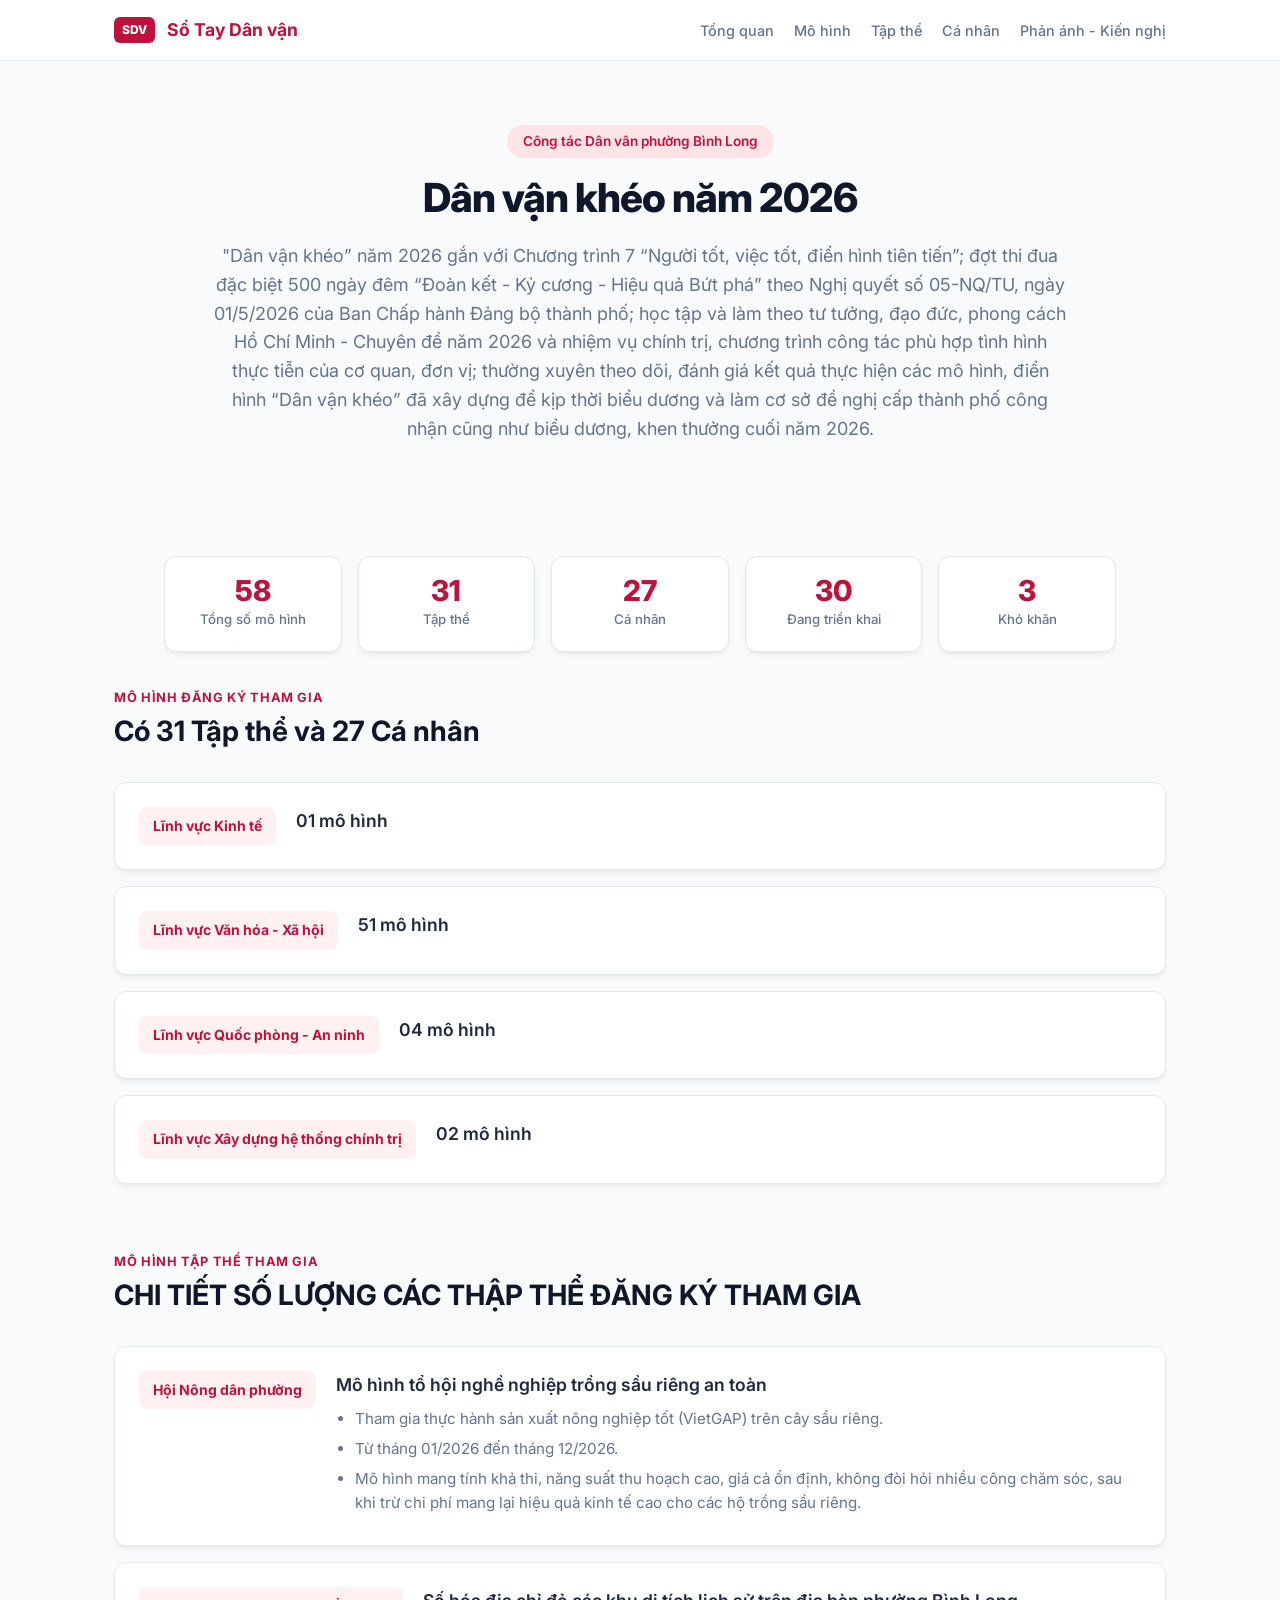
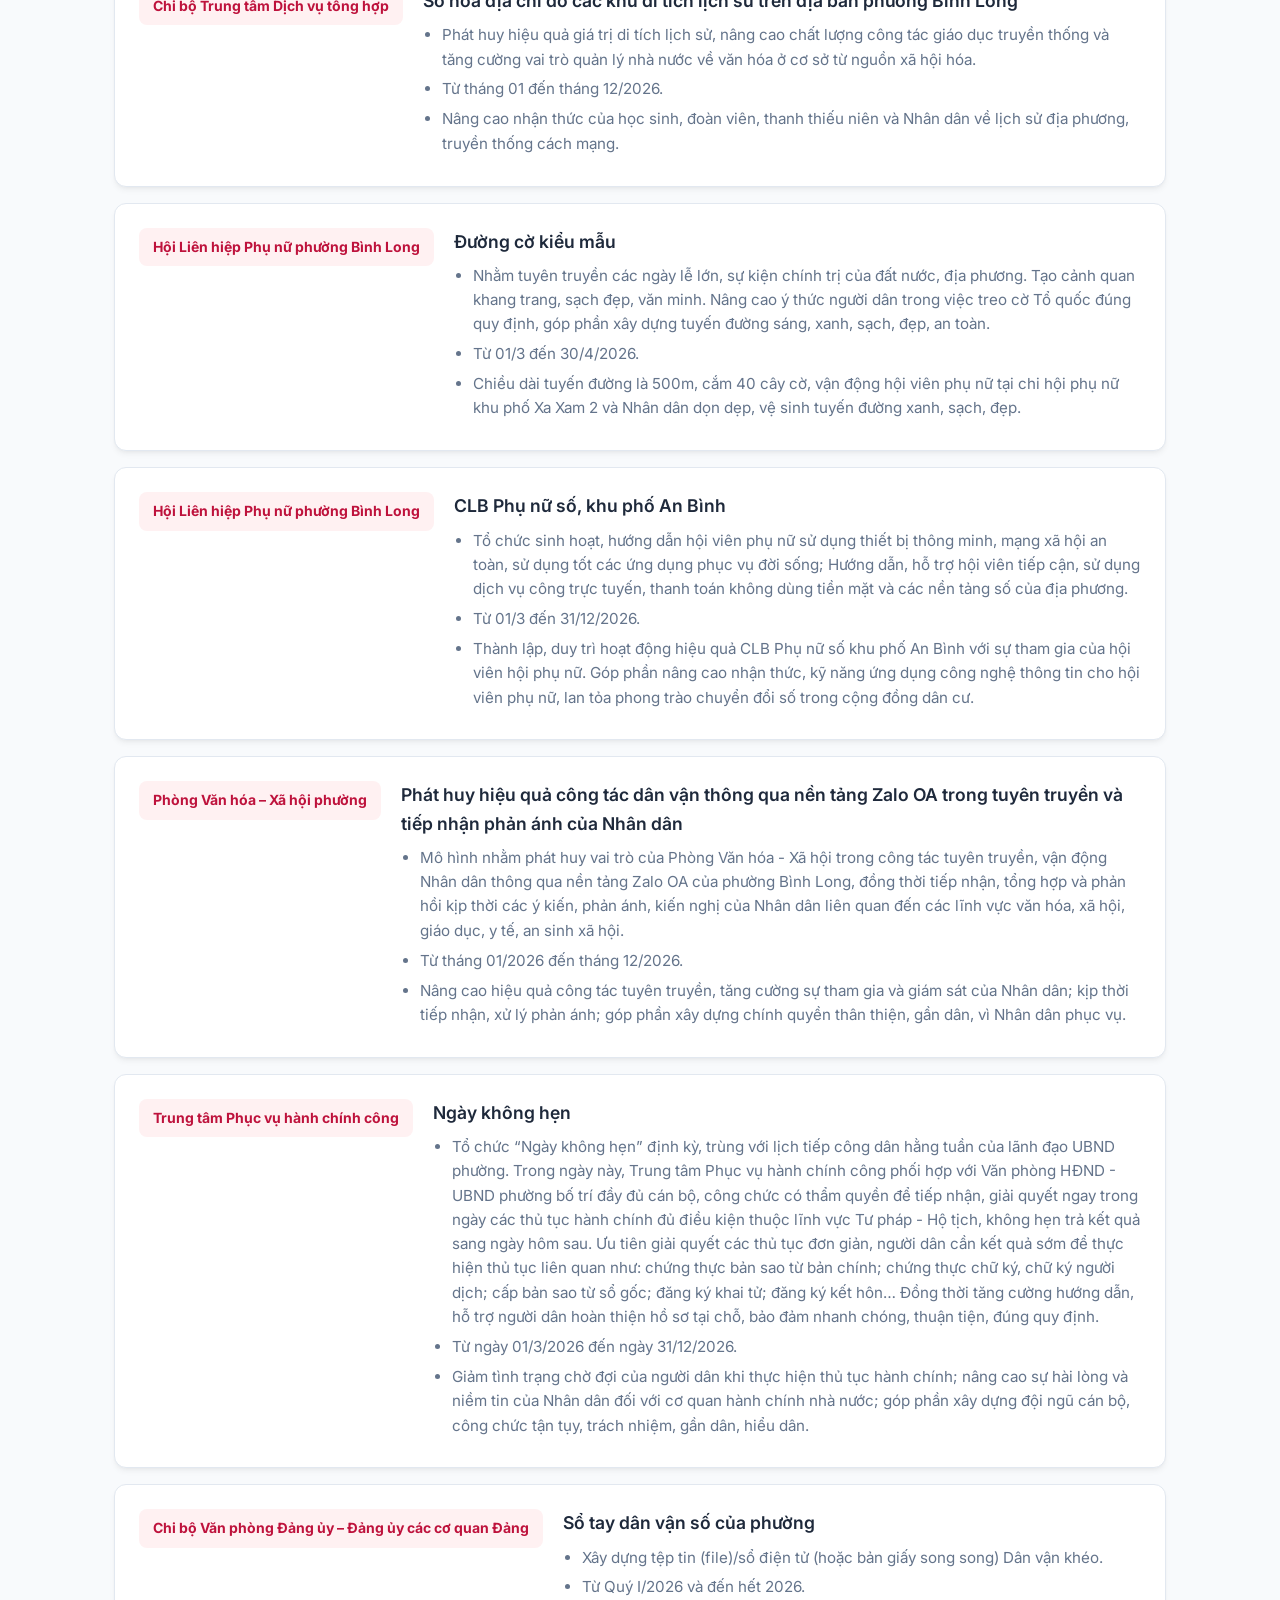
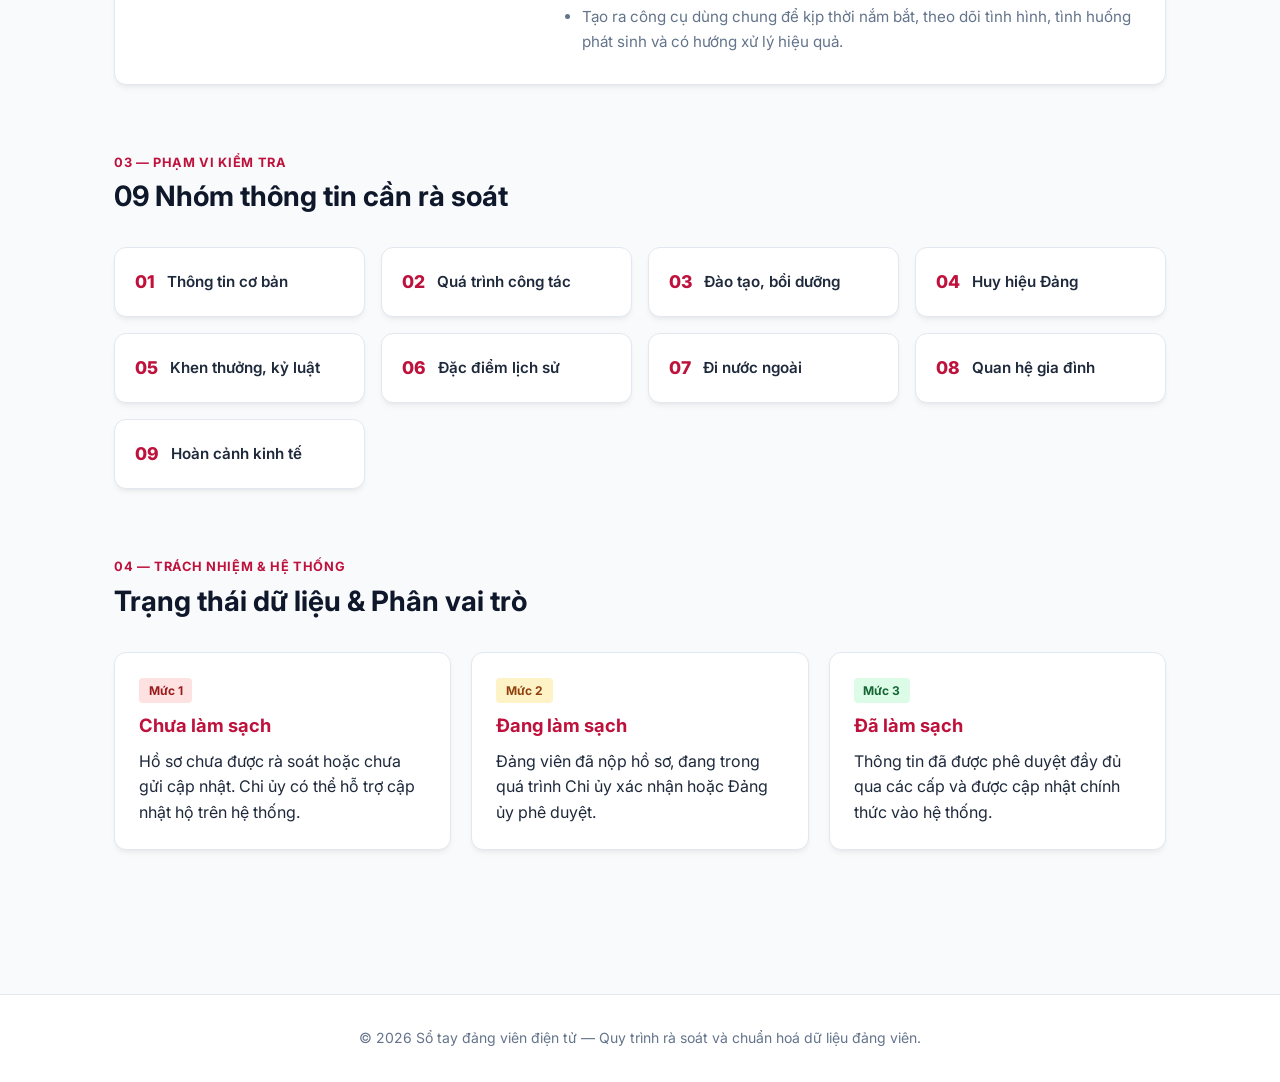
==== Index.html @ 3830bb6f "Rename so tay dan van.html to Index.html" ====
<!DOCTYPE html>
<html lang="vi">
<head>
    <meta charset="UTF-8">
    <meta name="viewport" content="width=device-width, initial-scale=1.0">
    <title>Sổ tay Dân vận</title>
    <!-- Font chữ Google Inter hiện đại -->
    <link rel="preconnect" href="https://fonts.googleapis.com">
    <link rel="preconnect" href="https://fonts.gstatic.com" crossorigin>
    <link href="https://fonts.googleapis.com/css2?family=Inter:wght@400;500;600;700;800&display=swap" rel="stylesheet">
    
    <style>
        /* ==================== CẤU HÌNH BIẾN & TỔNG QUAN ==================== */
        :root {
            --primary: #be123c;       /* Đỏ cờ / Đỏ đô truyền thống */
            --primary-hover: #9f1239;
            --accent: #d97706;        /* Vàng kim */
            --bg-main: #f8fafc;
            --bg-card: #ffffff;
            --text-main: #1e293b;
            --text-muted: #64748b;
            --border: #e2e8f0;
            --shadow: 0 4px 6px -1px rgba(0,0,0,0.05), 0 2px 4px -2px rgba(0,0,0,0.05);
            --shadow-lg: 0 10px 15px -3px rgba(0,0,0,0.08), 0 4px 6px -4px rgba(0,0,0,0.05);
            --radius: 12px;
        }

        * {
            box-sizing: border-box;
            margin: 0;
            padding: 0;
        }

        html {
            scroll-behavior: smooth;
        }

        body {
            font-family: 'Inter', system-ui, -apple-system, sans-serif;
            background-color: var(--bg-main);
            color: var(--text-main);
            line-height: 1.6;
        }

        /* ==================== THANH ĐIỀU HƯỚNG (HEADER) ==================== */
        header {
            position: sticky;
            top: 0;
            z-index: 100;
            background: rgba(255, 255, 255, 0.9);
            backdrop-filter: blur(8px);
            border-bottom: 1px solid var(--border);
        }

        .nav-container {
            max-width: 1100px;
            margin: 0 auto;
            padding: 1rem 1.5rem;
            display: flex;
            justify-content: space-between;
            align-items: center;
        }

        .logo {
            display: flex;
            align-items: center;
            gap: 0.75rem;
            text-decoration: none;
            color: var(--primary);
            font-weight: 700;
            font-size: 1.1rem;
        }

        .logo-badge {
            background: var(--primary);
            color: #fff;
            padding: 0.2rem 0.5rem;
            border-radius: 6px;
            font-size: 0.75rem;
            font-weight: 800;
        }

        nav {
            display: flex;
            gap: 1.25rem;
        }

        nav a {
            text-decoration: none;
            color: var(--text-muted);
            font-size: 0.9rem;
            font-weight: 500;
            transition: color 0.2s;
        }

        nav a:hover {
            color: var(--primary);
        }

        /* ==================== KHU VỰC HERO (MỞ ĐẦU) ==================== */
        .hero {
            text-align: center;
            padding: 4rem 1.5rem 3rem;
            max-width: 900px;
            margin: 0 auto;
        }

        .hero-tag {
            display: inline-block;
            background: #ffe4e6;
            color: var(--primary);
            font-weight: 600;
            font-size: 0.85rem;
            padding: 0.35rem 1rem;
            border-radius: 50px;
            margin-bottom: 1rem;
        }

        .hero h1 {
            font-size: 2.5rem;
            font-weight: 800;
            letter-spacing: -0.025em;
            color: #0f172a;
            margin-bottom: 1.25rem;
            line-height: 1.2;
        }

        .hero p {
            font-size: 1.125rem;
            color: var(--text-muted);
            margin-bottom: 2rem;
        }

        /* Thống kê nhanh */
        .stats-grid {
            display: grid;
            grid-template-columns: repeat(auto-fit, minmax(130px, 1fr));
            gap: 1rem;
            max-width: 1000px;
            margin: 2rem auto 0;
            padding: 0 1.5rem;
        }

        .stat-card {
            background: var(--bg-card);
            border: 1px solid var(--border);
            padding: 1.25rem 1rem;
            border-radius: var(--radius);
            box-shadow: var(--shadow);
            text-align: center;
        }

        .stat-number {
            font-size: 1.8rem;
            font-weight: 800;
            color: var(--primary);
            line-height: 1;
            margin-bottom: 0.25rem;
        }

        .stat-label {
            font-size: 0.825rem;
            color: var(--text-muted);
            font-weight: 500;
        }

        /* ==================== BỐ CỤC CHUNG VÙNG NỘI DUNG ==================== */
        main {
            max-width: 1100px;
            margin: 0 auto;
            padding: 2rem 1.5rem 5rem;
        }

        section {
            margin-bottom: 4rem;
        }

        .section-header {
            margin-bottom: 1.75rem;
        }

        .section-subtitle {
            text-transform: uppercase;
            font-size: 0.8rem;
            font-weight: 700;
            letter-spacing: 0.05em;
            color: var(--primary);
        }

        .section-title {
            font-size: 1.75rem;
            font-weight: 700;
            color: #0f172a;
        }

        /* ==================== THẺ CÁC BƯỚC THỰC HIỆN (STEP CARDS) ==================== */
        .steps-wrapper {
            display: flex;
            flex-direction: column;
            gap: 1rem;
        }

        .step-card {
            background: var(--bg-card);
            border: 1px solid var(--border);
            border-radius: var(--radius);
            padding: 1.5rem;
            box-shadow: var(--shadow);
            display: flex;
            gap: 1.25rem;
            align-items: flex-start;
        }

        .step-badge {
            background: #fff1f2;
            color: var(--primary);
            font-weight: 700;
            font-size: 0.875rem;
            padding: 0.5rem 0.875rem;
            border-radius: 8px;
            white-space: nowrap;
        }

        .step-content h3 {
            font-size: 1.1rem;
            font-weight: 600;
            margin-bottom: 0.5rem;
        }

        .step-content ul {
            padding-left: 1.2rem;
            color: var(--text-muted);
            font-size: 0.95rem;
        }

        .step-content li {
            margin-bottom: 0.35rem;
        }

        /* ==================== DANH SÁCH LƯỚI (09 NHÓM THÔNG TIN) ==================== */
        .info-grid {
            display: grid;
            grid-template-columns: repeat(auto-fill, minmax(220px, 1fr));
            gap: 1rem;
        }

        .info-card {
            background: var(--bg-card);
            border: 1px solid var(--border);
            border-radius: var(--radius);
            padding: 1.25rem;
            display: flex;
            align-items: center;
            gap: 0.75rem;
            box-shadow: var(--shadow);
        }

        .info-num {
            color: var(--primary);
            font-weight: 800;
            font-size: 1.1rem;
        }

        .info-title {
            font-weight: 600;
            font-size: 0.95rem;
        }

        /* ==================== TRẠNG THÁI & VAI TRÒ ==================== */
        .cards-grid-3 {
            display: grid;
            grid-template-columns: repeat(auto-fit, minmax(280px, 1fr));
            gap: 1.25rem;
        }

        .role-card, .status-card {
            background: var(--bg-card);
            border: 1px solid var(--border);
            border-radius: var(--radius);
            padding: 1.5rem;
            box-shadow: var(--shadow);
        }

        .role-card h3, .status-card h3 {
            font-size: 1.15rem;
            margin-bottom: 0.5rem;
            color: var(--primary);
        }

        .status-tag {
            display: inline-block;
            padding: 0.2rem 0.6rem;
            border-radius: 4px;
            font-size: 0.75rem;
            font-weight: 700;
            margin-bottom: 0.5rem;
        }

        .status-tag.not-clean { background: #fee2e2; color: #991b1b; }
        .status-tag.cleaning { background: #fef3c7; color: #92400e; }
        .status-tag.cleaned { background: #dcfce7; color: #166534; }

        /* ==================== FOOTER ==================== */
        footer {
            border-top: 1px solid var(--border);
            background: var(--bg-card);
            padding: 2rem 1.5rem;
            text-align: center;
            color: var(--text-muted);
            font-size: 0.875rem;
        }

        /* Responsive cho thiết bị di động */
        @media (max-width: 640px) {
            .hero h1 { font-size: 1.8rem; }
            nav { display: none; } /* Ẩn menu điều hướng trên di động nhỏ */
            .step-card { flex-direction: column; }
        }
    </style>
</head>
<body>

    <!-- THANH ĐIỀU HƯỚNG -->
    <header>
        <div class="nav-container">
            <a href="#top" class="logo">
                <span class="logo-badge">SDV</span>
                Sổ Tay Dân vận
            </a>
            <nav>
                <a href="#tong-quan">Tổng quan</a>
                <a href="#giai-doan-1">Mô hình</a>
                <a href="#giai-doan-2">Tập thể</a>
                <a href="#nhom-thong-tin">Cá nhân</a>
                <a href="#vai-tro">Phản ánh - Kiến nghị</a>
            </nav>
        </div>
    </header>

    <!-- TRANG MỞ ĐẦU (HERO SECTION) -->
    <div class="hero" id="top">
        <span class="hero-tag">Công tác Dân vân phường Bình Long</span>
        <h1>Dân vận khéo năm 2026 </h1>
        <p>"Dân vận khéo” năm 2026 gắn với Chương trình 7 “Người tốt, việc tốt, điển hình tiên tiến”; đợt thi đua đặc biệt 500 ngày đêm “Đoàn kết - Kỷ cương - Hiệu quả Bứt phá” theo Nghị quyết số 05-NQ/TU, ngày 01/5/2026 của Ban Chấp hành Đảng bộ thành phố; học tập và làm theo tư tưởng, đạo đức, phong cách Hồ Chí Minh - Chuyên đề năm 2026 và nhiệm vụ chính trị, chương trình công tác phù hợp tình hình thực tiễn của cơ quan, đơn vị; thường xuyên theo dõi, đánh giá kết quả thực hiện các mô hình, điển hình “Dân vận khéo” đã xây dựng để kịp thời biểu dương và làm cơ sở đề nghị cấp thành phố công nhận cũng như biểu dương, khen thưởng cuối năm 2026.</p>
    </div>

    <!-- KHỐI THỐNG KÊ NHANH -->
    <div class="stats-grid">
        <div class="stat-card">
            <div class="stat-number">58</div>
            <div class="stat-label">Tổng số mô hình</div>
        </div>
        <div class="stat-card">
            <div class="stat-number">31</div>
            <div class="stat-label">Tập thể</div>
        </div>
        <div class="stat-card">
            <div class="stat-number">27</div>
            <div class="stat-label">Cá nhân</div>
        </div>
        <div class="stat-card">
            <div class="stat-number">30</div>
            <div class="stat-label">Đang triển khai</div>
        </div>
        <div class="stat-card">
            <div class="stat-number">3</div>
            <div class="stat-label">Khó khăn</div>
        </div>
    </div>

    <!-- NỘI DUNG CHÍNH -->
    <main>

        <!-- MÔ HÌNH -->
        <section id="giai-doan-1">
            <div class="section-header">
                <span class="section-subtitle">MÔ HÌNH ĐĂNG KÝ THAM GIA</span>
                <h2 class="section-title">Có 31 Tập thể và 27 Cá nhân</h2>
            </div>

            <div class="steps-wrapper">
                <article class="step-card">
                    <span class="step-badge">Lĩnh vực Kinh tế</span>
                    <div class="step-content">
                        <h3>01 mô hình</h3>
                    </div>
                </article>

                <article class="step-card">
                    <span class="step-badge">Lĩnh vực Văn hóa - Xã hội</span>
                    <div class="step-content">
                        <h3>51 mô hình</h3>
                                            </div>
                </article>

                <article class="step-card">
                    <span class="step-badge">Lĩnh vực Quốc phòng - An ninh</span>
                    <div class="step-content">
                        <h3>04 mô hình</h3>
                        
                    </div>
                </article>
 	        <article class="step-card">
                    <span class="step-badge">Lĩnh vực Xây dựng hệ thống chính trị</span>
                    <div class="step-content">
                        <h3>02 mô hình</h3>
                                            </div>
                </article>
            </div>
        </section>

        <!-- TẬP THỂ -->
        <section id="giai-doan-2">
            <div class="section-header">
                <span class="section-subtitle">Mô hình tập thể tham gia</span>
                <h2 class="section-title">CHI TIẾT SỐ LƯỢNG CÁC THẬP THỂ ĐĂNG KÝ THAM GIA</h2>
            </div>

            <div class="steps-wrapper">
                <article class="step-card">
                    <span class="step-badge">Hội Nông dân phường</span>
                    <div class="step-content">
                        <h3>Mô hình tổ hội nghề nghiệp trồng sầu riêng an toàn</h3>
                        <ul>
                            <li>Tham gia thực hành sản xuất nông nghiệp tốt (VietGAP) trên cây sầu riêng.</li>
                            <li>Từ tháng 01/2026 đến tháng 12/2026.</li>
				<li>Mô hình mang tính khả thi, năng suất thu hoạch cao, giá cả ổn định, không đòi hỏi nhiều công chăm sóc, sau khi trừ chi phí mang lại hiệu quả kinh tế cao cho các hộ trồng sầu riêng.</li>
                        </ul>
                    </div>
                </article>

                <article class="step-card">
                    <span class="step-badge">Chi bộ Trung tâm Dịch vụ tổng hợp</span>
                    <div class="step-content">
                        <h3>Số hóa địa chỉ đỏ các khu di tích lịch sử trên địa bàn phường Bình Long</h3>
                        <ul>
                            <li>Phát huy hiệu quả giá trị di tích lịch sử, nâng cao chất lượng công tác giáo dục truyền thống và tăng cường vai trò quản lý nhà nước về văn hóa ở cơ sở từ nguồn xã hội hóa.</li>
				<li>Từ tháng 01 đến tháng 12/2026.</li>
				<li>Nâng cao nhận thức của học sinh, đoàn viên, thanh thiếu niên và Nhân dân về lịch sử địa phương, truyền thống cách mạng.</li>
                        </ul>
                    </div>
                </article>

                <article class="step-card">
                    <span class="step-badge">Hội Liên hiệp Phụ nữ phường Bình Long</span>
                    <div class="step-content">
                        <h3>Đường cờ kiểu mẫu</h3>
                        <ul>
                            <li>Nhằm tuyên truyền các ngày lễ lớn, sự kiện chính trị của đất nước, địa phương. Tạo cảnh quan khang trang, sạch đẹp, văn minh. Nâng cao ý thức người dân trong việc treo cờ Tổ quốc đúng quy định, góp phần xây dựng tuyến đường sáng, xanh, sạch, đẹp, an toàn.</li>
				<li>Từ 01/3 đến 30/4/2026.</li>
				<li>Chiều dài tuyến đường là 500m, cắm 40 cây cờ, vận động hội viên phụ nữ tại chi hội phụ nữ khu phố Xa Xam 2 và Nhân dân dọn dẹp, vệ sinh tuyến đường xanh, sạch, đẹp.</li>
                        </ul>
                    </div>
                </article>

                <article class="step-card">
                    <span class="step-badge">Hội Liên hiệp Phụ nữ phường Bình Long</span>
                    <div class="step-content">
                        <h3>CLB Phụ nữ số, khu phố An Bình</h3>
                        <ul>
                            <li>Tổ chức sinh hoạt, hướng dẫn hội viên phụ nữ sử dụng thiết bị thông minh, mạng xã hội an toàn, sử dụng tốt các ứng dụng phục vụ đời sống; Hướng dẫn, hỗ trợ hội viên tiếp cận, sử dụng dịch vụ công trực tuyến, thanh toán không dùng tiền mặt và các nền tảng số của địa phương.</li>
                            <li>Từ 01/3 đến 31/12/2026.</li>
				<li>Thành lập, duy trì hoạt động hiệu quả CLB Phụ nữ số khu phố An Bình với sự tham gia của hội viên hội phụ nữ. Góp phần nâng cao nhận thức, kỹ năng ứng dụng công nghệ thông tin cho hội viên phụ nữ, lan tỏa phong trào chuyển đổi số trong cộng đồng dân cư.</li>
                        </ul>
                    </div>
                </article>

                <article class="step-card">
                    <span class="step-badge">Phòng Văn hóa – Xã hội phường</span>
                    <div class="step-content">
                        <h3>Phát huy hiệu quả công tác dân vận thông qua nền tảng Zalo OA trong tuyên truyền và tiếp nhận phản ánh của Nhân dân</h3>
                        <ul>
                            <li>Mô hình nhằm phát huy vai trò của Phòng Văn hóa -   Xã hội trong công tác tuyên truyền, vận động Nhân  dân  thông qua nền tảng Zalo OA của phường Bình Long, đồng thời tiếp nhận, tổng hợp và phản hồi kịp thời các ý kiến, phản ánh, kiến nghị của Nhân dân liên quan đến các lĩnh vực văn hóa, xã hội, giáo dục, y tế, an sinh xã hội.</li>
				<li>Từ tháng 01/2026 đến tháng 12/2026.</li>
				<li>Nâng cao hiệu quả công tác tuyên truyền, tăng cường sự tham gia và giám sát của Nhân dân; kịp thời tiếp nhận, xử lý phản ánh; góp phần xây dựng chính quyền thân thiện, gần dân, vì Nhân dân phục vụ.</li>
                        </ul>
                    </div>
                </article>
<article class="step-card">
                    <span class="step-badge">Trung tâm Phục vụ hành chính công</span>
                    <div class="step-content">
                        <h3>Ngày không hẹn</h3>
                        <ul>
                            <li>Tổ chức “Ngày không hẹn” định kỳ, trùng với lịch tiếp công dân hằng tuần của lãnh đạo UBND phường. Trong ngày này, Trung tâm Phục vụ hành chính công phối hợp với Văn phòng HĐND - UBND phường bố trí đầy đủ cán bộ, công chức có thẩm quyền để tiếp nhận, giải quyết ngay trong ngày các thủ tục hành chính đủ điều kiện thuộc lĩnh vực Tư pháp - Hộ tịch, không hẹn trả kết quả sang ngày hôm sau. Ưu tiên giải quyết các thủ tục đơn giản, người dân cần kết quả sớm để thực hiện thủ tục liên quan như: chứng thực bản sao từ bản chính; chứng thực chữ ký, chữ ký người dịch; cấp bản sao từ sổ gốc; đăng ký khai tử; đăng ký kết hôn… Đồng thời tăng cường hướng dẫn, hỗ trợ người dân hoàn thiện hồ sơ tại chỗ, bảo đảm nhanh chóng, thuận tiện, đúng quy định.</li>
				<li>Từ ngày 01/3/2026 đến ngày 31/12/2026.</li>
				<li>Giảm tình trạng chờ đợi của người dân khi thực hiện thủ tục hành chính; nâng cao sự hài lòng và niềm tin của Nhân dân đối với cơ quan hành chính nhà nước; góp phần xây dựng đội ngũ cán bộ, công chức tận tụy, trách nhiệm, gần dân, hiểu dân.</li>
                        </ul>
                    </div>
                </article>
<article class="step-card">
                    <span class="step-badge">Chi bộ Văn phòng Đảng ủy – Đảng ủy các cơ quan Đảng</span>
                    <div class="step-content">
                        <h3>Sổ tay dân vận số của phường</h3>
                        <ul>
                            <li>Xây dựng tệp tin (file)/sổ điện tử (hoặc bản giấy song song) Dân vận khéo.</li>
				<li>Từ Quý I/2026 và đến hết 2026.</li>
				<li>Tạo ra công cụ dùng chung để kịp thời nắm bắt, theo dõi tình hình, tình huống phát sinh và có hướng xử lý hiệu quả.</li>
                        </ul>
                    </div>
                </article>



            </div>
        </section>

        <!-- 09 NHÓM THÔNG TIN -->
        <section id="nhom-thong-tin">
            <div class="section-header">
                <span class="section-subtitle">03 — Phạm vi kiểm tra</span>
                <h2 class="section-title">09 Nhóm thông tin cần rà soát</h2>
            </div>

            <div class="info-grid">
                <div class="info-card"><span class="info-num">01</span><span class="info-title">Thông tin cơ bản</span></div>
                <div class="info-card"><span class="info-num">02</span><span class="info-title">Quá trình công tác</span></div>
                <div class="info-card"><span class="info-num">03</span><span class="info-title">Đào tạo, bồi dưỡng</span></div>
                <div class="info-card"><span class="info-num">04</span><span class="info-title">Huy hiệu Đảng</span></div>
                <div class="info-card"><span class="info-num">05</span><span class="info-title">Khen thưởng, kỷ luật</span></div>
                <div class="info-card"><span class="info-num">06</span><span class="info-title">Đặc điểm lịch sử</span></div>
                <div class="info-card"><span class="info-num">07</span><span class="info-title">Đi nước ngoài</span></div>
                <div class="info-card"><span class="info-num">08</span><span class="info-title">Quan hệ gia đình</span></div>
                <div class="info-card"><span class="info-num">09</span><span class="info-title">Hoàn cảnh kinh tế</span></div>
            </div>
        </section>

        <!-- VAI TRÒ & TRẠNG THÁI -->
        <section id="vai-tro">
            <div class="section-header">
                <span class="section-subtitle">04 — Trách nhiệm & Hệ thống</span>
                <h2 class="section-title">Trạng thái dữ liệu & Phân vai trò</h2>
            </div>

            <div class="cards-grid-3">
                <div class="status-card">
                    <span class="status-tag not-clean">Mức 1</span>
                    <h3>Chưa làm sạch</h3>
                    <p>Hồ sơ chưa được rà soát hoặc chưa gửi cập nhật. Chi ủy có thể hỗ trợ cập nhật hộ trên hệ thống.</p>
                </div>

                <div class="status-card">
                    <span class="status-tag cleaning">Mức 2</span>
                    <h3>Đang làm sạch</h3>
                    <p>Đảng viên đã nộp hồ sơ, đang trong quá trình Chi ủy xác nhận hoặc Đảng ủy phê duyệt.</p>
                </div>

                <div class="status-card">
                    <span class="status-tag cleaned">Mức 3</span>
                    <h3>Đã làm sạch</h3>
                    <p>Thông tin đã được phê duyệt đầy đủ qua các cấp và được cập nhật chính thức vào hệ thống.</p>
                </div>
            </div>
        </section>

    </main>

    <!-- FOOTER -->
    <footer>
        <p>© 2026 Sổ tay đảng viên điện tử — Quy trình rà soát và chuẩn hoá dữ liệu đảng viên.</p>
    </footer>

</body>
</html>
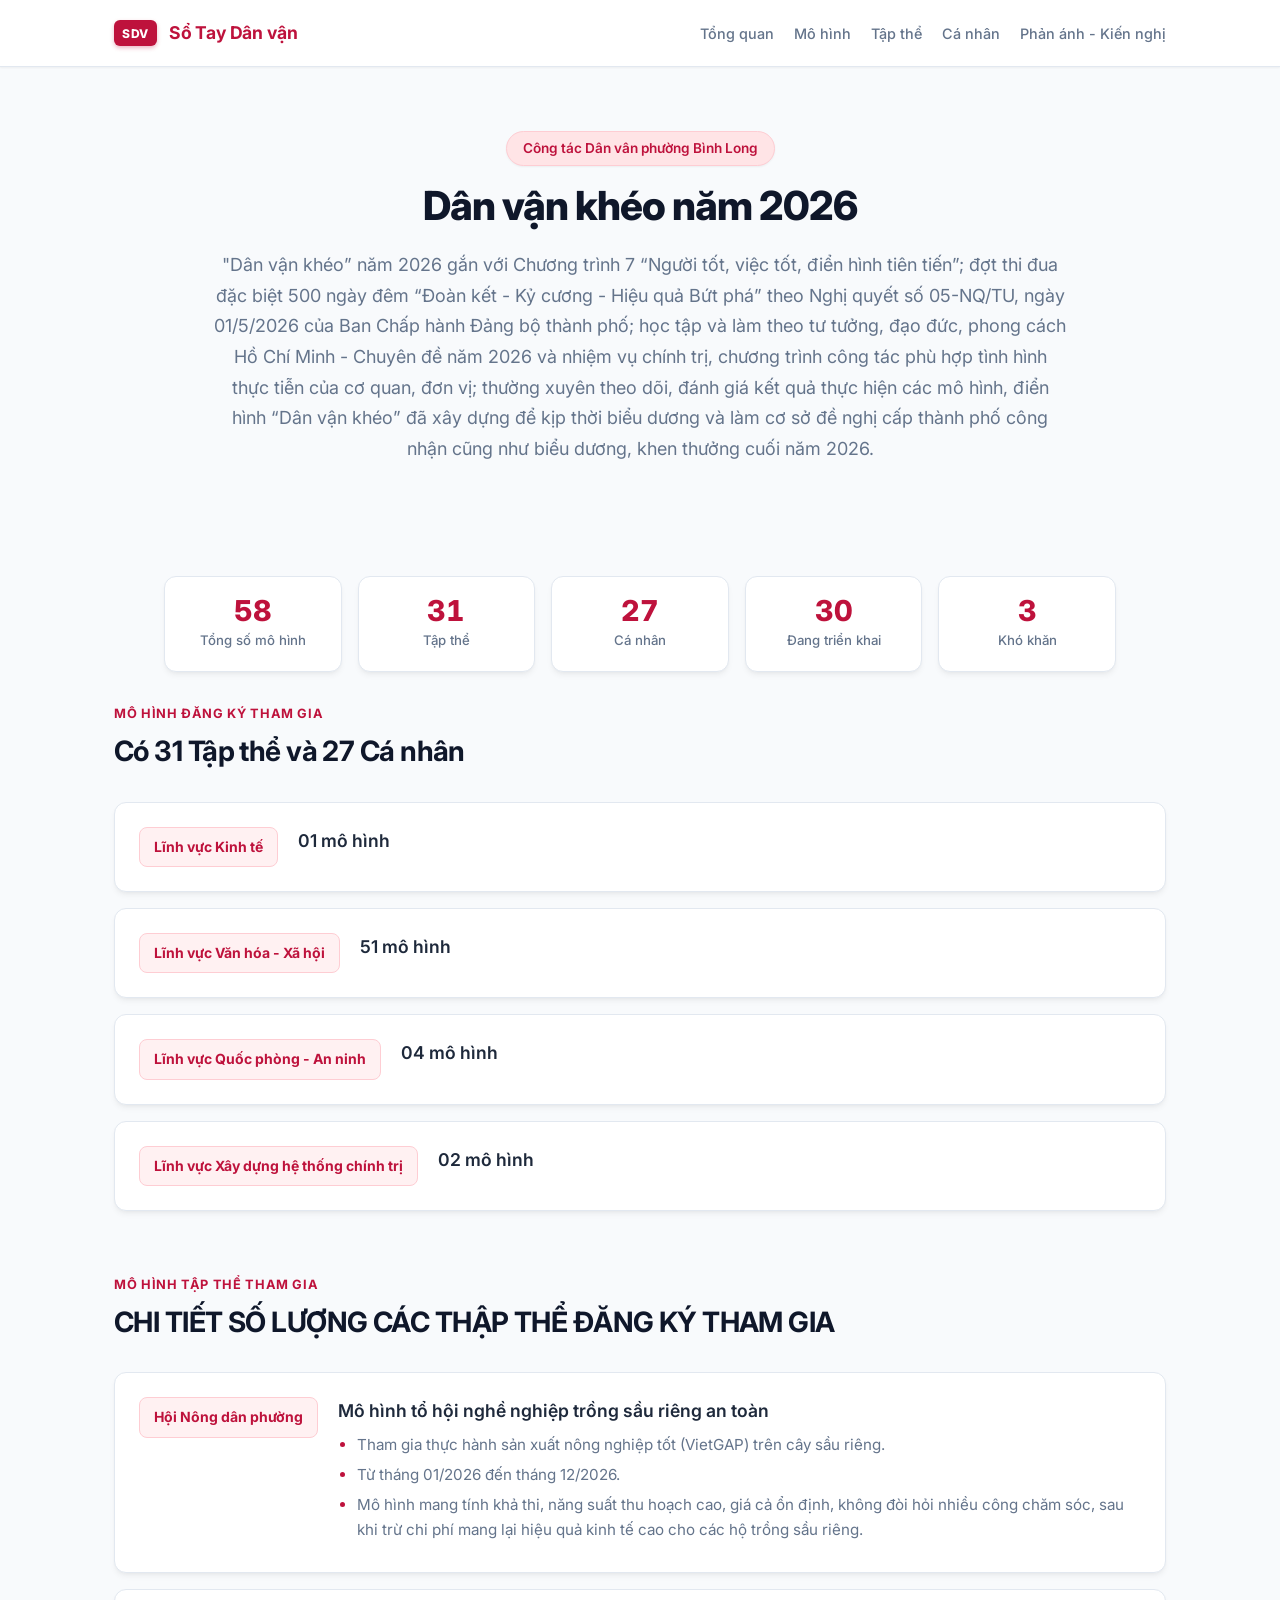
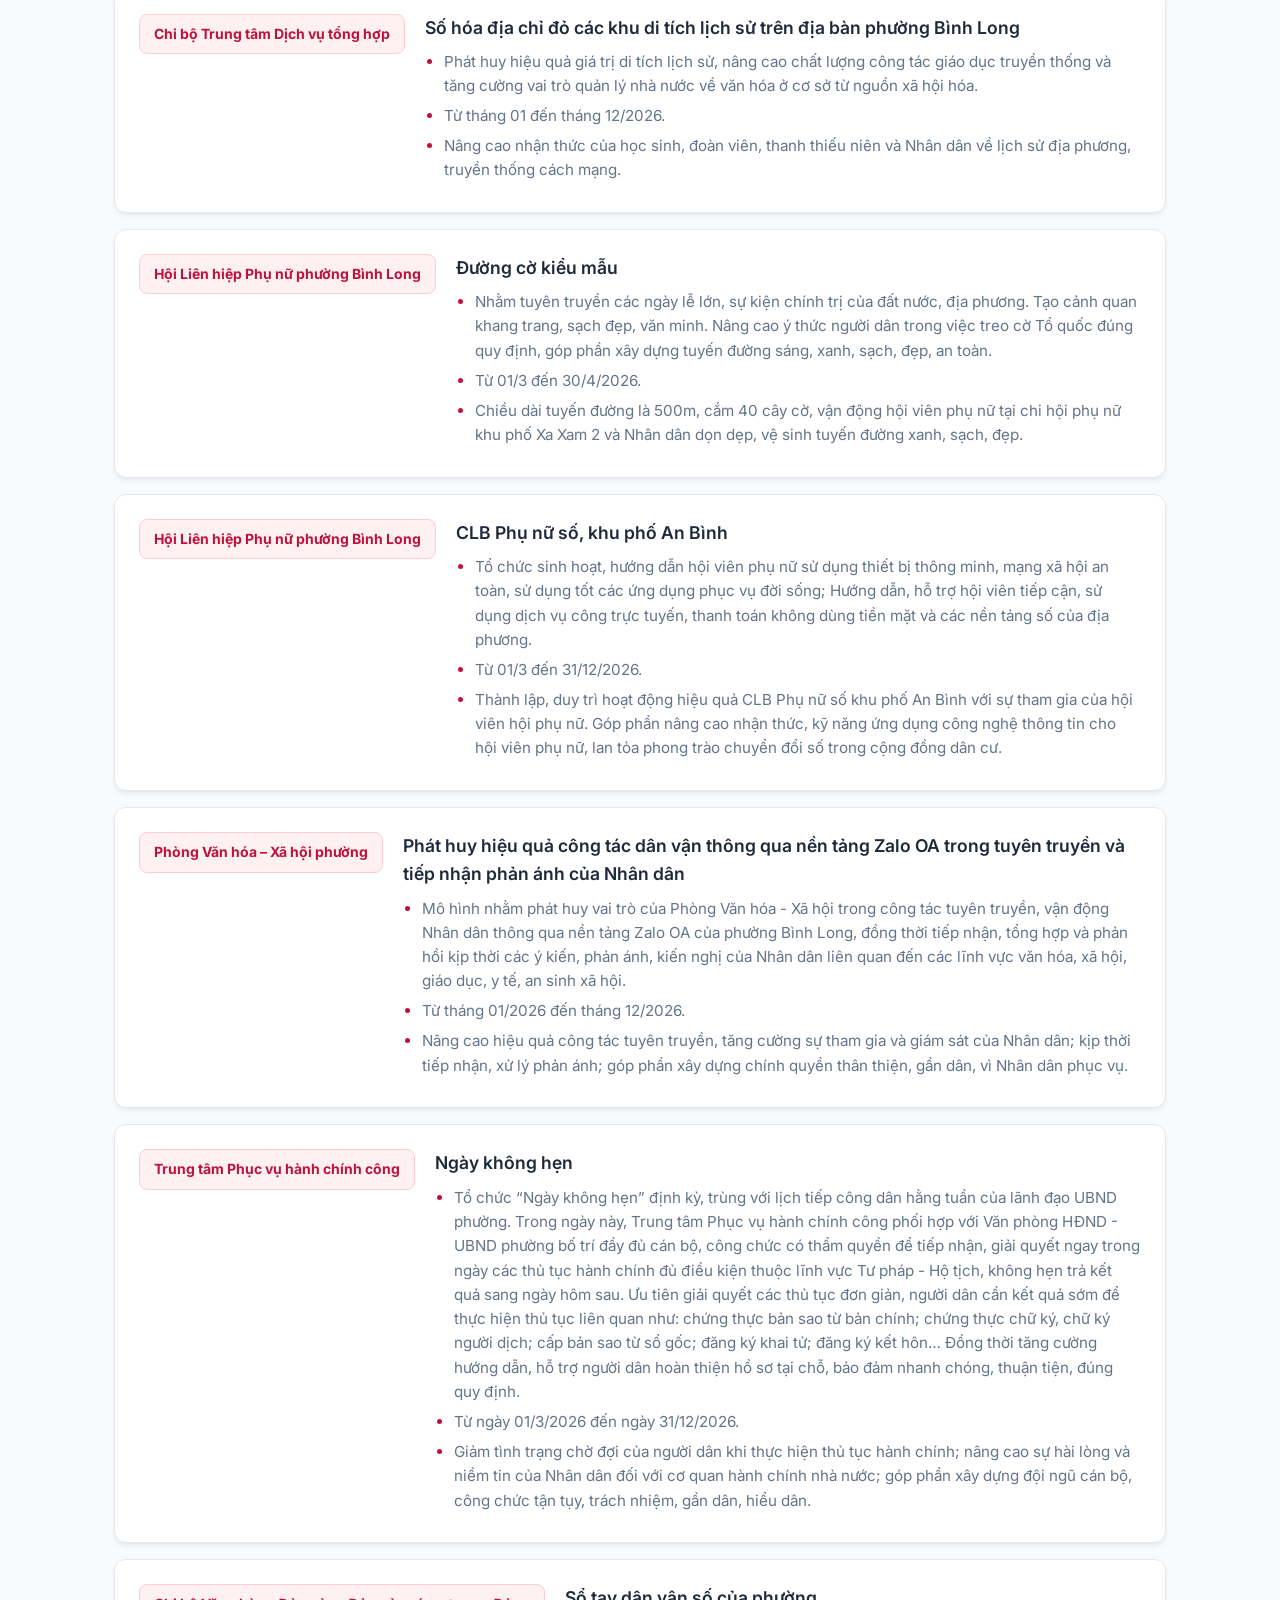
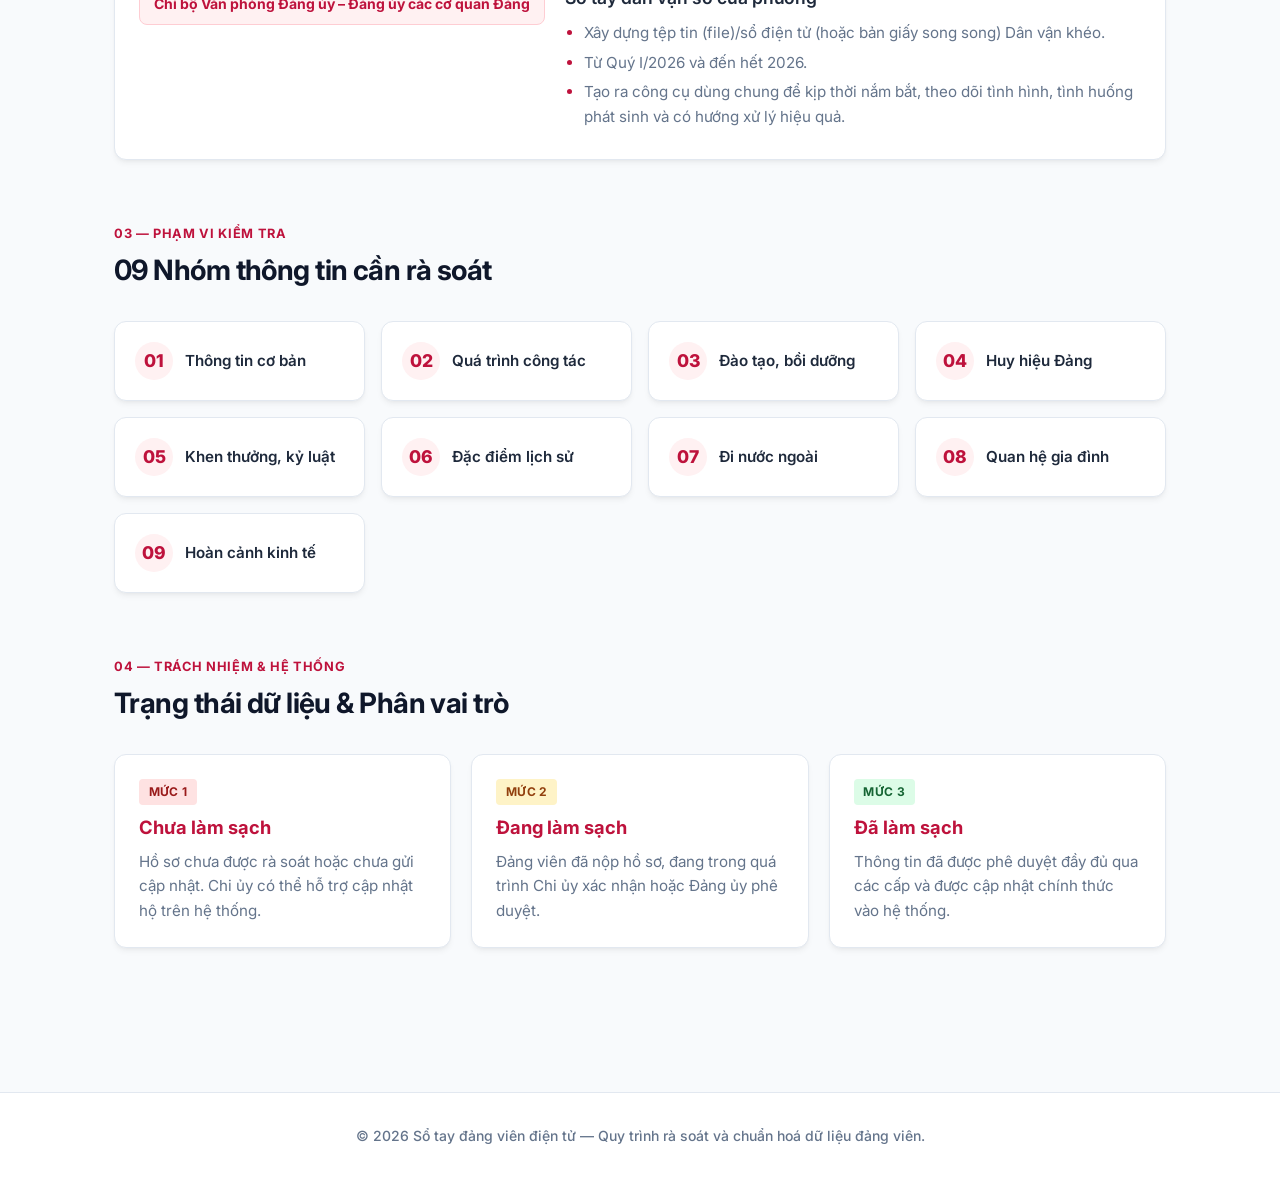
==== commit 9a5e47a9: "Update Index.html" ====
--- a/Index.html
+++ b/Index.html
@@ -6,6 +6,7 @@
     <title>Sổ tay Dân vận</title>
     <!-- Font chữ Google Inter hiện đại -->
     <link rel="preconnect" href="https://fonts.googleapis.com">
+	<link rel="stylesheet" href="style.css">
     <link rel="preconnect" href="https://fonts.gstatic.com" crossorigin>
     <link href="https://fonts.googleapis.com/css2?family=Inter:wght@400;500;600;700;800&display=swap" rel="stylesheet">
     
--- a/style.css
+++ b/style.css
@@ -0,0 +1,473 @@
+/* ==========================================================================
+   SỔ TAY ĐẢNG VIÊN ĐIỆN TỬ - STYLESHEET
+   ========================================================================== */
+
+/* 1. KHAI BÁO BIẾN CẤU HÌNH (DESIGN SYSTEM)
+   -------------------------------------------------------------------------- */
+:root {
+  /* Bảng màu chủ đạo */
+  --primary: #be123c;          /* Đỏ đô truyền thống / Đỏ cờ */
+  --primary-hover: #9f1239;    /* Đỏ sẫm khi hover */
+  --primary-light: #fff1f2;    /* Nền đỏ nhạt cho badge, highlight */
+  --primary-border: #fecdd3;
+  
+  --accent: #d97706;           /* Vàng kim điểm nhấn */
+  --accent-light: #fef3c7;
+
+  /* Bảng màu trung tính (Neutral) */
+  --bg-main: #f8fafc;          /* Nền trang */
+  --bg-card: #ffffff;          /* Nền thẻ nội dung */
+  --text-main: #0f172a;        /* Màu chữ chính */
+  --text-muted: #64748b;      /* Màu chữ phụ */
+  --border: #e2e8f0;           /* Đường viền */
+
+  /* Màu trạng thái dữ liệu */
+  --status-not-clean-bg: #fee2e2;
+  --status-not-clean-text: #991b1b;
+  --status-cleaning-bg: #fef3c7;
+  --status-cleaning-text: #92400e;
+  --status-cleaned-bg: #dcfce7;
+  --status-cleaned-text: #166534;
+
+  /* Hiệu ứng & Kích thước */
+  --radius-sm: 6px;
+  --radius-md: 10px;
+  --radius-lg: 16px;
+  --shadow-sm: 0 1px 2px 0 rgba(0, 0, 0, 0.05);
+  --shadow-md: 0 4px 6px -1px rgba(0, 0, 0, 0.06), 0 2px 4px -2px rgba(0, 0, 0, 0.04);
+  --shadow-lg: 0 10px 15px -3px rgba(0, 0, 0, 0.08), 0 4px 6px -4px rgba(0, 0, 0, 0.04);
+  --transition: all 0.25s cubic-bezier(0.4, 0, 0.2, 1);
+}
+
+/* 2. RESET & CẤU HÌNH CƠ BẢN
+   -------------------------------------------------------------------------- */
+*, *::before, *::after {
+  box-sizing: border-box;
+  margin: 0;
+  padding: 0;
+}
+
+html {
+  scroll-behavior: smooth;
+  scroll-padding-top: 80px; /* Tránh bị che tiêu đề khi cuộn bằng anchor link */
+}
+
+body {
+  font-family: 'Inter', system-ui, -apple-system, BlinkMacSystemFont, "Segoe UI", Roboto, sans-serif;
+  background-color: var(--bg-main);
+  color: var(--text-main);
+  line-height: 1.6;
+  -webkit-font-smoothing: antialiased;
+}
+
+/* 3. THANH ĐIỀU HƯỚNG (HEADER)
+   -------------------------------------------------------------------------- */
+header {
+  position: sticky;
+  top: 0;
+  z-index: 1000;
+  background-color: rgba(255, 255, 255, 0.92);
+  backdrop-filter: blur(10px);
+  -webkit-backdrop-filter: blur(10px);
+  border-bottom: 1px solid var(--border);
+  box-shadow: var(--shadow-sm);
+}
+
+.nav-container {
+  max-width: 1100px;
+  margin: 0 auto;
+  padding: 0.85rem 1.5rem;
+  display: flex;
+  justify-content: space-between;
+  align-items: center;
+}
+
+.logo {
+  display: flex;
+  align-items: center;
+  gap: 0.75rem;
+  text-decoration: none;
+  color: var(--primary);
+  font-weight: 800;
+  font-size: 1.15rem;
+  letter-spacing: -0.01em;
+}
+
+.logo-badge {
+  background: linear-gradient(135deg, var(--primary), var(--primary-hover));
+  color: #ffffff;
+  padding: 0.25rem 0.55rem;
+  border-radius: var(--radius-sm);
+  font-size: 0.75rem;
+  font-weight: 800;
+  letter-spacing: 0.05em;
+  box-shadow: 0 2px 4px rgba(190, 18, 60, 0.3);
+}
+
+nav {
+  display: flex;
+  align-items: center;
+  gap: 1.5rem;
+}
+
+nav a {
+  text-decoration: none;
+  color: var(--text-muted);
+  font-size: 0.925rem;
+  font-weight: 600;
+  transition: var(--transition);
+  padding: 0.35rem 0;
+  position: relative;
+}
+
+nav a::after {
+  content: '';
+  position: absolute;
+  bottom: 0;
+  left: 0;
+  width: 0%;
+  height: 2px;
+  background-color: var(--primary);
+  transition: var(--transition);
+  border-radius: 2px;
+}
+
+nav a:hover {
+  color: var(--primary);
+}
+
+nav a:hover::after {
+  width: 100%;
+}
+
+/* 4. HERO SECTION (MỞ ĐẦU TRANG)
+   -------------------------------------------------------------------------- */
+.hero {
+  text-align: center;
+  padding: 4.5rem 1.5rem 2.5rem;
+  max-width: 850px;
+  margin: 0 auto;
+}
+
+.hero-tag {
+  display: inline-flex;
+  align-items: center;
+  gap: 0.5rem;
+  background-color: var(--primary-light);
+  border: 1px solid var(--primary-border);
+  color: var(--primary);
+  font-weight: 700;
+  font-size: 0.825rem;
+  padding: 0.35rem 1.1rem;
+  border-radius: 50px;
+  margin-bottom: 1.25rem;
+  box-shadow: var(--shadow-sm);
+}
+
+.hero h1 {
+  font-size: 2.6rem;
+  font-weight: 800;
+  line-height: 1.22;
+  letter-spacing: -0.03em;
+  color: var(--text-main);
+  margin-bottom: 1.25rem;
+}
+
+.hero p {
+  font-size: 1.125rem;
+  color: var(--text-muted);
+  line-height: 1.7;
+}
+
+/* 5. KHỐI THỐNG KÊ NHANH (STATS GRID)
+   -------------------------------------------------------------------------- */
+.stats-grid {
+  display: grid;
+  grid-template-columns: repeat(auto-fit, minmax(140px, 1fr));
+  gap: 1.25rem;
+  max-width: 1100px;
+  margin: 1.5rem auto 3.5rem;
+  padding: 0 1.5rem;
+}
+
+.stat-card {
+  background-color: var(--bg-card);
+  border: 1px solid var(--border);
+  padding: 1.35rem 1rem;
+  border-radius: var(--radius-md);
+  box-shadow: var(--shadow-sm);
+  text-align: center;
+  transition: var(--transition);
+}
+
+.stat-card:hover {
+  transform: translateY(-3px);
+  box-shadow: var(--shadow-md);
+  border-color: var(--primary-border);
+}
+
+.stat-number {
+  font-size: 2rem;
+  font-weight: 800;
+  color: var(--primary);
+  line-height: 1;
+  margin-bottom: 0.35rem;
+  font-feature-settings: "tnum";
+}
+
+.stat-label {
+  font-size: 0.85rem;
+  color: var(--text-muted);
+  font-weight: 600;
+}
+
+/* 6. BỐ CỤC KHU VỰC NỘI DUNG (MAIN CONTENT)
+   -------------------------------------------------------------------------- */
+main {
+  max-width: 1100px;
+  margin: 0 auto;
+  padding: 0 1.5rem 5rem;
+}
+
+section {
+  margin-bottom: 4.5rem;
+}
+
+.section-header {
+  margin-bottom: 2rem;
+}
+
+.section-subtitle {
+  display: block;
+  text-transform: uppercase;
+  font-size: 0.8rem;
+  font-weight: 800;
+  letter-spacing: 0.08em;
+  color: var(--primary);
+  margin-bottom: 0.25rem;
+}
+
+.section-title {
+  font-size: 1.85rem;
+  font-weight: 800;
+  color: var(--text-main);
+  letter-spacing: -0.02em;
+}
+
+/* 7. BƯỚC THỰC HIỆN (STEP CARDS)
+   -------------------------------------------------------------------------- */
+.steps-wrapper {
+  display: flex;
+  flex-direction: column;
+  gap: 1.25rem;
+}
+
+.step-card {
+  background-color: var(--bg-card);
+  border: 1px solid var(--border);
+  border-radius: var(--radius-lg);
+  padding: 1.75rem;
+  box-shadow: var(--shadow-sm);
+  display: flex;
+  gap: 1.5rem;
+  align-items: flex-start;
+  transition: var(--transition);
+}
+
+.step-card:hover {
+  border-color: #cbd5e1;
+  box-shadow: var(--shadow-md);
+}
+
+.step-badge {
+  background: var(--primary-light);
+  color: var(--primary);
+  border: 1px solid var(--primary-border);
+  font-weight: 800;
+  font-size: 0.875rem;
+  padding: 0.5rem 0.9rem;
+  border-radius: var(--radius-sm);
+  white-space: nowrap;
+}
+
+.step-content {
+  flex: 1;
+}
+
+.step-content h3 {
+  font-size: 1.15rem;
+  font-weight: 700;
+  color: var(--text-main);
+  margin-bottom: 0.6rem;
+}
+
+.step-content ul {
+  padding-left: 1.25rem;
+  color: var(--text-muted);
+  font-size: 0.95rem;
+}
+
+.step-content li {
+  margin-bottom: 0.4rem;
+  line-height: 1.6;
+}
+
+.step-content li::marker {
+  color: var(--primary);
+}
+
+/* 8. LƯỚI 09 NHÓM THÔNG TIN (INFO GRID)
+   -------------------------------------------------------------------------- */
+.info-grid {
+  display: grid;
+  grid-template-columns: repeat(auto-fill, minmax(240px, 1fr));
+  gap: 1.15rem;
+}
+
+.info-card {
+  background-color: var(--bg-card);
+  border: 1px solid var(--border);
+  border-radius: var(--radius-md);
+  padding: 1.25rem;
+  display: flex;
+  align-items: center;
+  gap: 1rem;
+  box-shadow: var(--shadow-sm);
+  transition: var(--transition);
+}
+
+.info-card:hover {
+  transform: translateY(-2px);
+  border-color: var(--primary-border);
+  box-shadow: var(--shadow-md);
+}
+
+.info-num {
+  background-color: var(--primary-light);
+  color: var(--primary);
+  font-weight: 800;
+  font-size: 1rem;
+  width: 38px;
+  height: 38px;
+  border-radius: 50%;
+  display: flex;
+  align-items: center;
+  justify-content: center;
+  flex-shrink: 0;
+}
+
+.info-title {
+  font-weight: 700;
+  font-size: 0.975rem;
+  color: var(--text-main);
+}
+
+/* 9. THẺ VAI TRÒ & TRẠNG THÁI (STATUS & ROLE CARDS)
+   -------------------------------------------------------------------------- */
+.cards-grid-3 {
+  display: grid;
+  grid-template-columns: repeat(auto-fit, minmax(290px, 1fr));
+  gap: 1.5rem;
+}
+
+.status-card, .role-card {
+  background-color: var(--bg-card);
+  border: 1px solid var(--border);
+  border-radius: var(--radius-lg);
+  padding: 1.75rem;
+  box-shadow: var(--shadow-sm);
+  display: flex;
+  flex-direction: column;
+  transition: var(--transition);
+}
+
+.status-card:hover, .role-card:hover {
+  box-shadow: var(--shadow-md);
+}
+
+.status-tag {
+  align-self: flex-start;
+  padding: 0.3rem 0.75rem;
+  border-radius: var(--radius-sm);
+  font-size: 0.775rem;
+  font-weight: 800;
+  text-transform: uppercase;
+  letter-spacing: 0.03em;
+  margin-bottom: 0.85rem;
+}
+
+.status-tag.not-clean {
+  background-color: var(--status-not-clean-bg);
+  color: var(--status-not-clean-text);
+}
+
+.status-tag.cleaning {
+  background-color: var(--status-cleaning-bg);
+  color: var(--status-cleaning-text);
+}
+
+.status-tag.cleaned {
+  background-color: var(--status-cleaned-bg);
+  color: var(--status-cleaned-text);
+}
+
+.status-card h3, .role-card h3 {
+  font-size: 1.2rem;
+  font-weight: 700;
+  margin-bottom: 0.6rem;
+  color: var(--text-main);
+}
+
+.status-card p, .role-card p {
+  color: var(--text-muted);
+  font-size: 0.95rem;
+  line-height: 1.6;
+}
+
+/* 10. CHÂN TRANG (FOOTER)
+   -------------------------------------------------------------------------- */
+footer {
+  border-top: 1px solid var(--border);
+  background-color: var(--bg-card);
+  padding: 2.5rem 1.5rem;
+  text-align: center;
+  color: var(--text-muted);
+  font-size: 0.9rem;
+  font-weight: 500;
+}
+
+/* 11. RESPONSIVE DESIGN (TƯƠNG THÍCH MỌI MÀN HÌNH)
+   -------------------------------------------------------------------------- */
+@media (max-width: 768px) {
+  .hero h1 {
+    font-size: 2.1rem;
+  }
+  
+  .hero p {
+    font-size: 1rem;
+  }
+
+  .step-card {
+    flex-direction: column;
+    gap: 0.85rem;
+    padding: 1.35rem;
+  }
+
+  .section-title {
+    font-size: 1.5rem;
+  }
+}
+
+@media (max-width: 640px) {
+  nav {
+    display: none; /* Ẩn bớt menu trên di động siêu nhỏ để tránh vỡ giao diện */
+  }
+
+  .hero {
+    padding-top: 2.5rem;
+  }
+
+  .stats-grid {
+    grid-template-columns: repeat(2, 1fr);
+  }
+}
